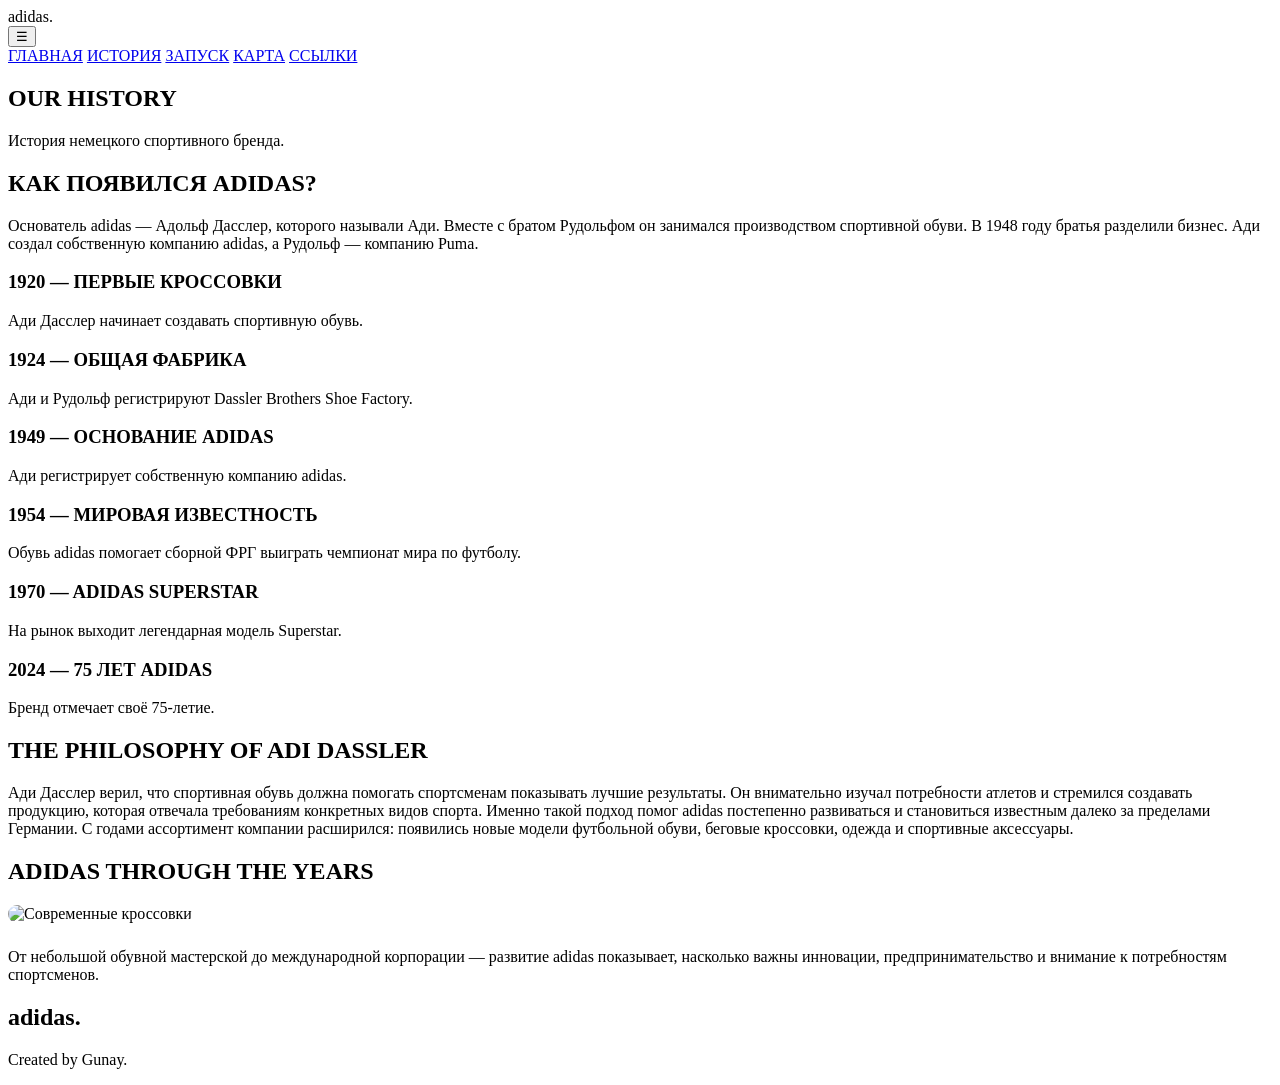
==== history.html @ 7ba58ad2 "Add files via upload" ====
<!DOCTYPE html>
<html lang="ru">
<head>
<meta charset="UTF-8">
<meta name="viewport" content="width=device-width, initial-scale=1.0">
<title>История adidas</title>
<link rel="stylesheet" href="css/style.css">
</head>
<body>
<header>
<div class="logo">adidas.</div>
<button class="menu-toggle">☰</button>
<nav>
<a href="index.html">ГЛАВНАЯ</a>
<a href="history.html">ИСТОРИЯ</a>
<a href="launch.html">ЗАПУСК</a>
<a href="location.html">КАРТА</a>
<a href="links.html">ССЫЛКИ</a>
</nav>
</header>

<section class="page-banner">
<h1>OUR HISTORY</h1>
<p>История немецкого спортивного бренда.</p>
</section>

<section class="container">
<h2 class="section-title">КАК ПОЯВИЛСЯ ADIDAS?</h2>
<p class="description">
Основатель adidas — Адольф Дасслер, которого называли Ади.
Вместе с братом Рудольфом он занимался производством
спортивной обуви. В 1948 году братья разделили бизнес.
Ади создал собственную компанию adidas, а Рудольф —
компанию Puma.
</p>

<div class="timeline">
<div class="event">
<h3>1920 — ПЕРВЫЕ КРОССОВКИ</h3>
<p class="description">Ади Дасслер начинает создавать спортивную обувь.</p>
</div>

<div class="event">
<h3>1924 — ОБЩАЯ ФАБРИКА</h3>
<p class="description">Ади и Рудольф регистрируют Dassler Brothers Shoe Factory.</p>
</div>

<div class="event">
<h3>1949 — ОСНОВАНИЕ ADIDAS</h3>
<p class="description">Ади регистрирует собственную компанию adidas.</p>
</div>

<div class="event">
<h3>1954 — МИРОВАЯ ИЗВЕСТНОСТЬ</h3>
<p class="description">Обувь adidas помогает сборной ФРГ выиграть чемпионат мира по футболу.</p>
</div>

<div class="event">
<h3>1970 — ADIDAS SUPERSTAR</h3>
<p class="description">На рынок выходит легендарная модель Superstar.</p>
</div>

<div class="event">
<h3>2024 — 75 ЛЕТ ADIDAS</h3>
<p class="description">Бренд отмечает своё 75-летие.</p>
</div>
</div>
</section>

<section class="container">
    <h2 class="section-title">THE PHILOSOPHY OF ADI DASSLER</h2>

    <p class="description">
        Ади Дасслер верил, что спортивная обувь должна
        помогать спортсменам показывать лучшие результаты.
        Он внимательно изучал потребности атлетов и
        стремился создавать продукцию, которая отвечала
        требованиям конкретных видов спорта.

        Именно такой подход помог adidas постепенно
        развиваться и становиться известным далеко
        за пределами Германии.

        С годами ассортимент компании расширился:
        появились новые модели футбольной обуви,
        беговые кроссовки, одежда и спортивные аксессуары.
    </p>
</section>

<section class="container">
    <h2 class="section-title">ADIDAS THROUGH THE YEARS</h2>

    <img
    src="https://images.unsplash.com/photo-1552346154-21d32810aba3?w=1400"
    alt="Современные кроссовки"
    style="width:100%;height:400px;object-fit:cover;border-radius:15px;">

    <p class="description" style="margin-top:25px;">
        От небольшой обувной мастерской до международной
        корпорации — развитие adidas показывает, насколько
        важны инновации, предпринимательство и внимание
        к потребностям спортсменов.
    </p>
</section>


<footer>
<h2>adidas.</h2>
<p>Created by Gunay.</p>
</footer>
<script src="js/script.js"></script>
</body>
</html>
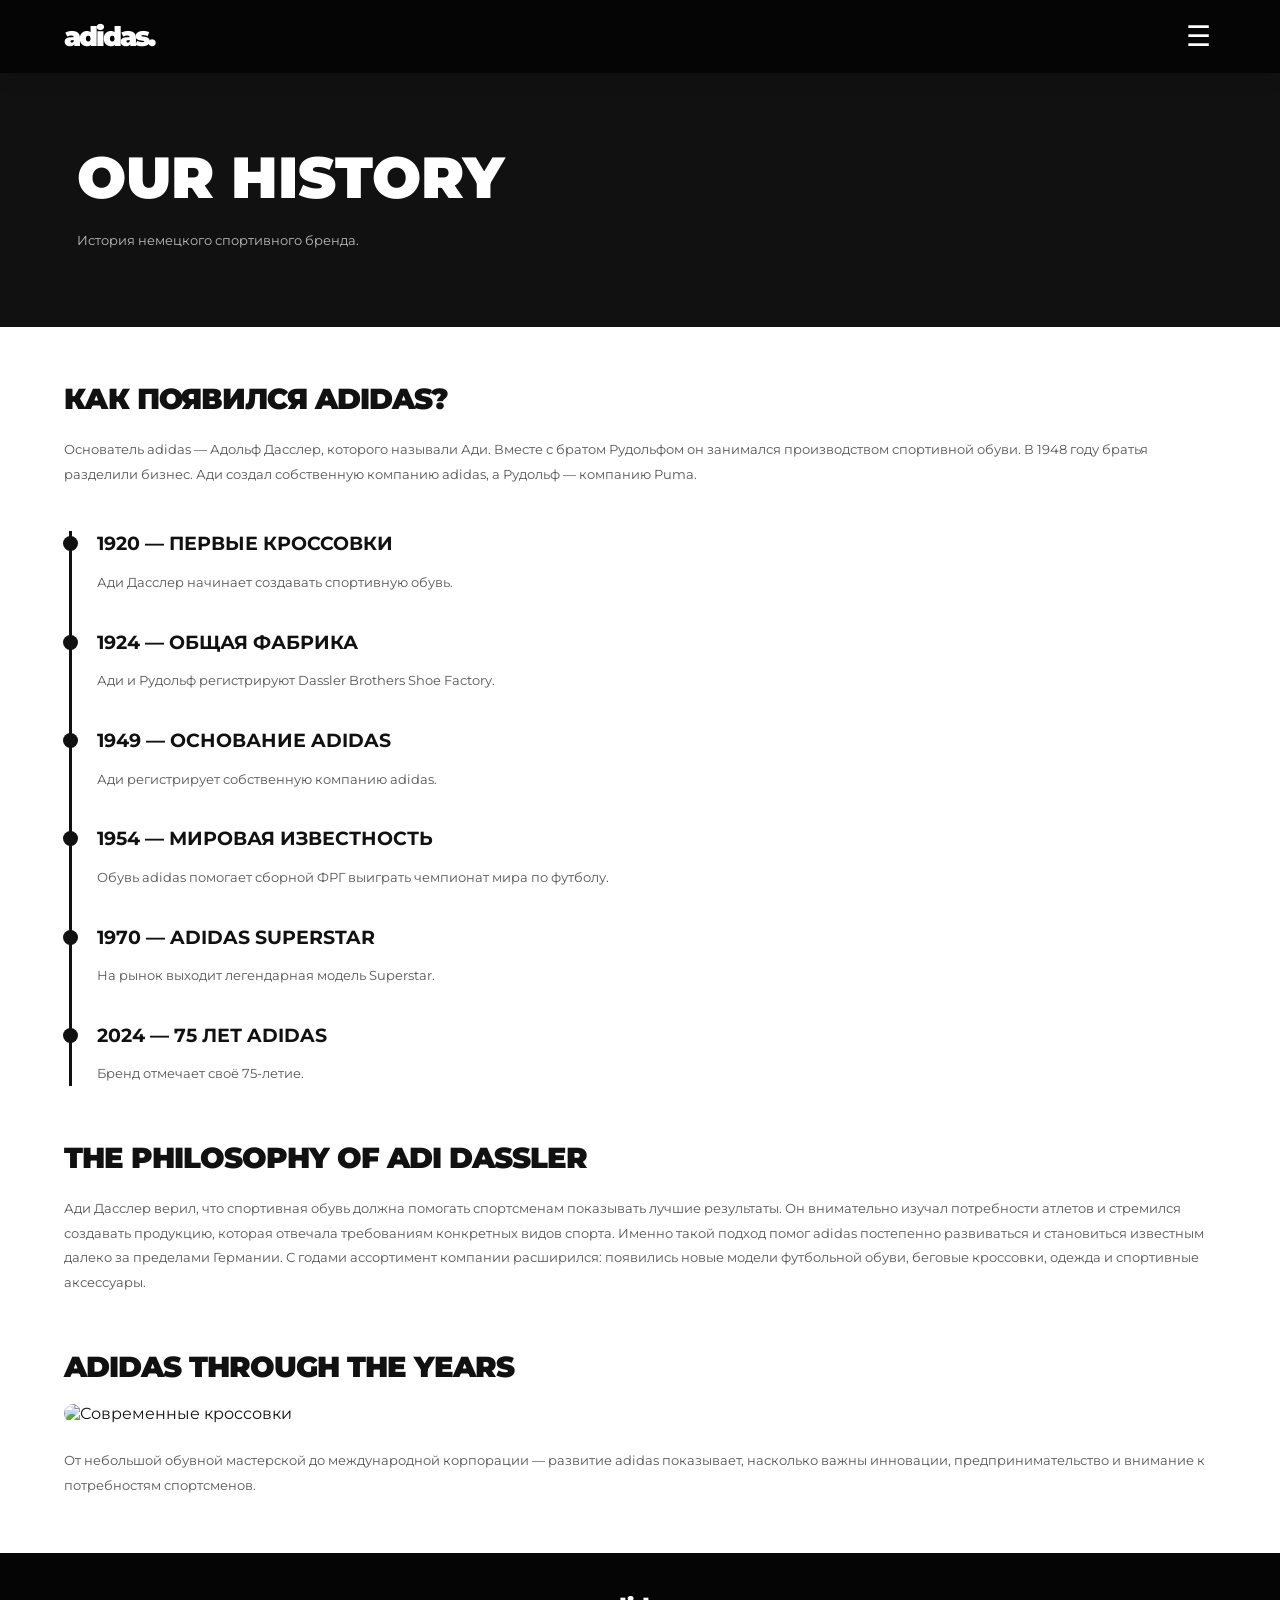
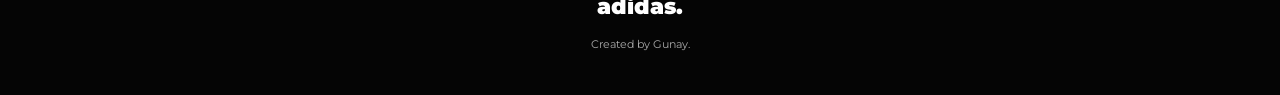
==== commit 29c81d90: "Update history.html" ====
--- a/history.html
+++ b/history.html
@@ -10,7 +10,11 @@
 <body>
 <header>
 <div class="logo">adidas.</div>
-<button class="menu-toggle">☰</button>
+ <button class="menu-toggle"
+            aria-label="Открыть меню"
+            aria-expanded="false">
+        ☰
+    </button>
 <nav>
 <a href="index.html">ГЛАВНАЯ</a>
 <a href="history.html">ИСТОРИЯ</a>
--- a/css/style.css
+++ b/css/style.css
@@ -0,0 +1,689 @@
+
+@import url('https://fonts.googleapis.com/css2?family=Montserrat:wght@400;500;600;700;800;900&display=swap');
+
+* {
+    margin: 0;
+    padding: 0;
+    box-sizing: border-box;
+}
+
+html {
+    scroll-behavior: smooth;
+}
+
+body {
+    font-family: 'Montserrat', sans-serif;
+    background: #fff;
+    color: #111;
+    overflow-x: hidden;
+}
+
+/* HEADER */
+
+header {
+    background: #050505;
+    color: white;
+    padding: 22px 7%;
+    display: flex;
+    align-items: center;
+    justify-content: space-between;
+    position: sticky;
+    top: 0;
+    z-index: 100;
+    box-shadow: 0 3px 20px #0002;
+}
+
+.logo {
+    font-size: 32px;
+    font-weight: 900;
+    letter-spacing: -2px;
+    transition: .3s ease;
+}
+
+.logo:hover {
+    transform: scale(1.08);
+}
+
+nav {
+    display: flex;
+    gap: 25px;
+}
+
+nav a {
+    color: white;
+    text-decoration: none;
+    font-size: 12px;
+    font-weight: 700;
+    position: relative;
+    transition: color .3s ease;
+}
+
+nav a::after {
+    content: '';
+    position: absolute;
+    width: 0;
+    height: 2px;
+    bottom: -7px;
+    left: 0;
+    background: white;
+    transition: width .3s ease;
+}
+
+nav a:hover {
+    color: #aaa;
+}
+
+nav a:hover::after {
+    width: 100%;
+}
+
+.menu-toggle {
+    display: none;
+    background: none;
+    color: white;
+    border: none;
+    font-size: 26px;
+    cursor: pointer;
+}
+
+/* HERO */
+
+.hero {
+    min-height: 680px;
+    background:
+    linear-gradient(90deg, #000c, #0003),
+    url('https://images.unsplash.com/photo-1542291026-7eec264c27ff?w=1800');
+    background-size: cover;
+    background-position: center;
+    color: white;
+    padding: 9%;
+    display: flex;
+    flex-direction: column;
+    justify-content: center;
+    animation: heroZoom 1.5s ease;
+}
+
+.hero h1 {
+    font-size: clamp(55px, 10vw, 110px);
+    font-weight: 900;
+    line-height: .95;
+    animation: fadeUp 1s ease;
+}
+
+.hero p {
+    margin-top: 25px;
+    letter-spacing: 3px;
+    animation: fadeUp 1.3s ease;
+}
+
+/* BUTTONS */
+
+.button {
+    display: inline-block;
+    background: white;
+    color: black;
+    text-decoration: none;
+    padding: 16px 32px;
+    border-radius: 40px;
+    font-weight: 800;
+    margin-top: 25px;
+    width: fit-content;
+    transition: all .35s ease;
+}
+
+.button:hover {
+    background: #111;
+    color: white;
+    transform: translateY(-5px);
+    box-shadow: 0 10px 25px #0003;
+}
+
+/* SECTIONS */
+
+.container {
+    width: 86%;
+    max-width: 1200px;
+    margin: 90px auto;
+}
+
+.section-title {
+    font-size: clamp(30px, 5vw, 48px);
+    font-weight: 900;
+    margin-bottom: 30px;
+    letter-spacing: -1px;
+}
+
+.description {
+    color: #555;
+    line-height: 2;
+    font-size: 15px;
+}
+
+/* PAGE BANNER */
+
+.page-banner {
+    background: #111;
+    color: white;
+    padding: 120px 8%;
+    animation: fadeIn 1s ease;
+}
+
+.page-banner h1 {
+    font-size: clamp(40px, 8vw, 85px);
+    font-weight: 900;
+}
+
+.page-banner p {
+    color: #bbb;
+    margin-top: 20px;
+    line-height: 1.8;
+}
+
+/* CARDS */
+
+.cards {
+    display: grid;
+    grid-template-columns: repeat(auto-fit, minmax(230px, 1fr));
+    gap: 28px;
+    margin-top: 45px;
+}
+
+.card {
+    background: #f2f2f2;
+    border-radius: 14px;
+    overflow: hidden;
+    transition: transform .4s ease, box-shadow .4s ease;
+}
+
+.card:hover {
+    transform: translateY(-12px);
+    box-shadow: 0 18px 35px #0002;
+}
+
+.card img {
+    width: 100%;
+    height: 260px;
+    object-fit: cover;
+    transition: transform .7s ease;
+}
+
+.card:hover img {
+    transform: scale(1.07);
+}
+
+.card-content {
+    padding: 28px;
+}
+
+.card-content h3 {
+    font-size: 20px;
+    font-weight: 900;
+}
+
+.card-content p {
+    color: #666;
+    line-height: 1.8;
+    margin-top: 12px;
+}
+
+/* TIMELINE */
+
+.timeline {
+    border-left: 3px solid #111;
+    padding-left: 35px;
+    margin-top: 45px;
+}
+
+.event {
+    margin-bottom: 45px;
+    position: relative;
+}
+
+.event::before {
+    content: '';
+    position: absolute;
+    left: -44px;
+    top: 5px;
+    width: 15px;
+    height: 15px;
+    background: #111;
+    border-radius: 50%;
+}
+
+.event h3 {
+    font-size: 25px;
+    margin-bottom: 12px;
+}
+
+/* LINKS */
+
+.external-link {
+    display: block;
+    background: #f2f2f2;
+    color: #111;
+    padding: 28px;
+    border-radius: 12px;
+    margin: 18px 0;
+    text-decoration: none;
+    font-weight: 800;
+    transition: all .35s ease;
+}
+
+.external-link:hover {
+    background: #111;
+    color: white;
+    transform: translateX(10px);
+}
+
+/* MAP */
+
+.map {
+    width: 100%;
+    height: 450px;
+    border: none;
+    border-radius: 15px;
+    margin-top: 30px;
+    box-shadow: 0 10px 30px #0002;
+}
+
+/* FOOTER */
+
+footer {
+    background: #050505;
+    color: white;
+    padding: 55px 20px;
+    text-align: center;
+    margin-top: 90px;
+}
+
+footer h2 {
+    font-size: 30px;
+    font-weight: 900;
+}
+
+footer p {
+    color: #aaa;
+    margin-top: 15px;
+    line-height: 1.8;
+}
+
+/* ANIMATIONS */
+
+@keyframes fadeUp {
+    from {
+        opacity: 0;
+        transform: translateY(35px);
+    }
+    to {
+        opacity: 1;
+        transform: translateY(0);
+    }
+}
+
+@keyframes fadeIn {
+    from { opacity: 0; }
+    to { opacity: 1; }
+}
+
+@keyframes heroZoom {
+    from { background-size: 110%; }
+    to { background-size: cover; }
+}
+
+/* SCROLL ANIMATION */
+
+.reveal {
+    opacity: 0;
+    transform: translateY(45px);
+    transition: opacity .8s ease, transform .8s ease;
+}
+
+.reveal.visible {
+    opacity: 1;
+    transform: translateY(0);
+}
+
+/* MOBILE */
+
+@media(max-width: 750px) {
+
+    header {
+        flex-wrap: wrap;
+    }
+
+    .menu-toggle {
+        display: block;
+    }
+
+    nav {
+        display: none;
+        width: 100%;
+        flex-direction: column;
+        padding-top: 25px;
+    }
+
+    nav.active {
+        display: flex;
+    }
+
+    .hero {
+        min-height: 520px;
+    }
+
+    .container {
+        width: 90%;
+    }
+
+    .page-banner {
+        padding: 80px 7%;
+    }
+}
+
+@media(prefers-reduced-motion: reduce) {
+    *, *::before, *::after {
+        scroll-behavior: auto !important;
+        animation-duration: .01ms !important;
+        transition-duration: .01ms !important;
+    }
+}
+{
+    -webkit-tap-highlight-color: transparent;
+}
+
+html {
+    scroll-behavior: smooth;
+}
+
+body {
+    overflow-x: hidden;
+    width: 100%;
+}
+
+/* HEADER */
+
+header {
+    padding: 15px 5%;
+    min-height: 65px;
+}
+
+.logo {
+    font-size: 27px;
+}
+
+.menu-toggle {
+    display: block;
+    font-size: 28px;
+    padding: 5px;
+}
+
+nav {
+    display: none;
+    position: absolute;
+    top: 100%;
+    left: 0;
+    width: 100%;
+    background: #050505;
+    padding: 20px 6% 30px;
+    flex-direction: column;
+    gap: 0;
+}
+
+nav.active {
+    display: flex;
+    animation: menuOpen .3s ease;
+}
+
+nav a {
+    display: block;
+    padding: 15px 0;
+    font-size: 14px;
+    border-bottom: 1px solid #333;
+}
+
+nav a::after {
+    display: none;
+}
+
+/* HERO */
+
+.hero {
+    min-height: 570px;
+    padding: 35px 6%;
+    background-position: center;
+    background-size: cover;
+}
+
+.hero h1 {
+    font-size: clamp(48px, 13vw, 75px);
+    line-height: 1;
+    letter-spacing: -2px;
+}
+
+.hero p {
+    font-size: 11px;
+    letter-spacing: 1.5px;
+    line-height: 1.8;
+    max-width: 300px;
+}
+
+.button {
+    padding: 14px 25px;
+    font-size: 12px;
+}
+
+/* CONTAINERS */
+
+.container {
+    width: 90%;
+    margin: 55px auto;
+}
+
+.section-title {
+    font-size: 29px;
+    line-height: 1.2;
+    margin-bottom: 20px;
+}
+
+.description {
+    font-size: 13px;
+    line-height: 1.9;
+}
+
+/* PAGE BANNER */
+
+.page-banner {
+    padding: 75px 6%;
+}
+
+.page-banner h1 {
+    font-size: clamp(37px, 10vw, 58px);
+    line-height: 1.05;
+}
+
+.page-banner p {
+    font-size: 13px;
+    line-height: 1.8;
+}
+
+/* CARDS */
+
+.cards {
+    grid-template-columns: 1fr;
+    gap: 22px;
+    margin-top: 30px;
+}
+
+.card {
+    width: 100%;
+    border-radius: 12px;
+}
+
+.card img {
+    height: 260px;
+}
+
+.card-content {
+    padding: 22px;
+}
+
+.card-content h3 {
+    font-size: 18px;
+}
+
+.card-content p {
+    font-size: 13px;
+    line-height: 1.8;
+}
+
+/* TIMELINE */
+
+.timeline {
+    padding-left: 25px;
+    margin-left: 5px;
+}
+
+.event {
+    margin-bottom: 35px;
+}
+
+.event::before {
+    left: -34px;
+}
+
+.event h3 {
+    font-size: 19px;
+    line-height: 1.4;
+}
+
+/* IMAGES */
+
+.container img {
+    max-width: 100%;
+}
+
+.container > img {
+    height: 250px !important;
+}
+
+/* MAP */
+
+.map {
+    height: 330px;
+    border-radius: 12px;
+}
+
+/* LINKS */
+
+.external-link {
+    padding: 22px 18px;
+    font-size: 13px;
+    line-height: 1.6;
+    margin: 12px 0;
+}
+
+.external-link:hover {
+    transform: translateX(4px);
+}
+
+/* FOOTER */
+
+footer {
+    padding: 40px 20px;
+    margin-top: 55px;
+}
+
+footer h2 {
+    font-size: 22px;
+}
+
+footer p {
+    font-size: 11px;
+    line-height: 1.8;
+}
+
+/* MENU ANIMATION */
+
+@keyframes menuOpen {
+    from {
+        opacity: 0;
+        transform: translateY(-10px);
+    }
+    to {
+        opacity: 1;
+        transform: translateY(0);
+    }
+}
+
+/* SMALL PHONES */
+
+@media (max-width: 380px) {
+    .hero {
+        min-height: 490px;
+    }
+
+    .hero h1 {
+        font-size: 46px;
+    }
+
+    .section-title {
+        font-size: 25px;
+    }
+
+    .card img {
+        height: 220px;
+    }
+}
+
+/* TABLETS */
+
+@media (min-width: 751px) and (max-width: 1024px) {
+    .container {
+        width: 90%;
+    }
+
+    .cards {
+        grid-template-columns: repeat(2, 1fr);
+    }
+
+    .hero h1 {
+        font-size: 80px;
+    }
+}
+
+/* ACTIVE NAVIGATION */
+
+nav a.current-page {
+    color: #aaa;
+}
+
+/* BACK TO TOP */
+
+.back-to-top {
+    position: fixed;
+    bottom: 25px;
+    right: 22px;
+    width: 48px;
+    height: 48px;
+    border: none;
+    border-radius: 50%;
+    background: #111;
+    color: white;
+    font-size: 25px;
+    cursor: pointer;
+    opacity: 0;
+    visibility: hidden;
+    transform: translateY(15px);
+    transition: .35s ease;
+    z-index: 999;
+}
+
+.back-to-top.show {
+    opacity: 1;
+    visibility: visible;
+    transform: translateY(0);
+}
+
+.back-to-top:hover {
+    background: #555;
+    transform: translateY(-5px);
+}
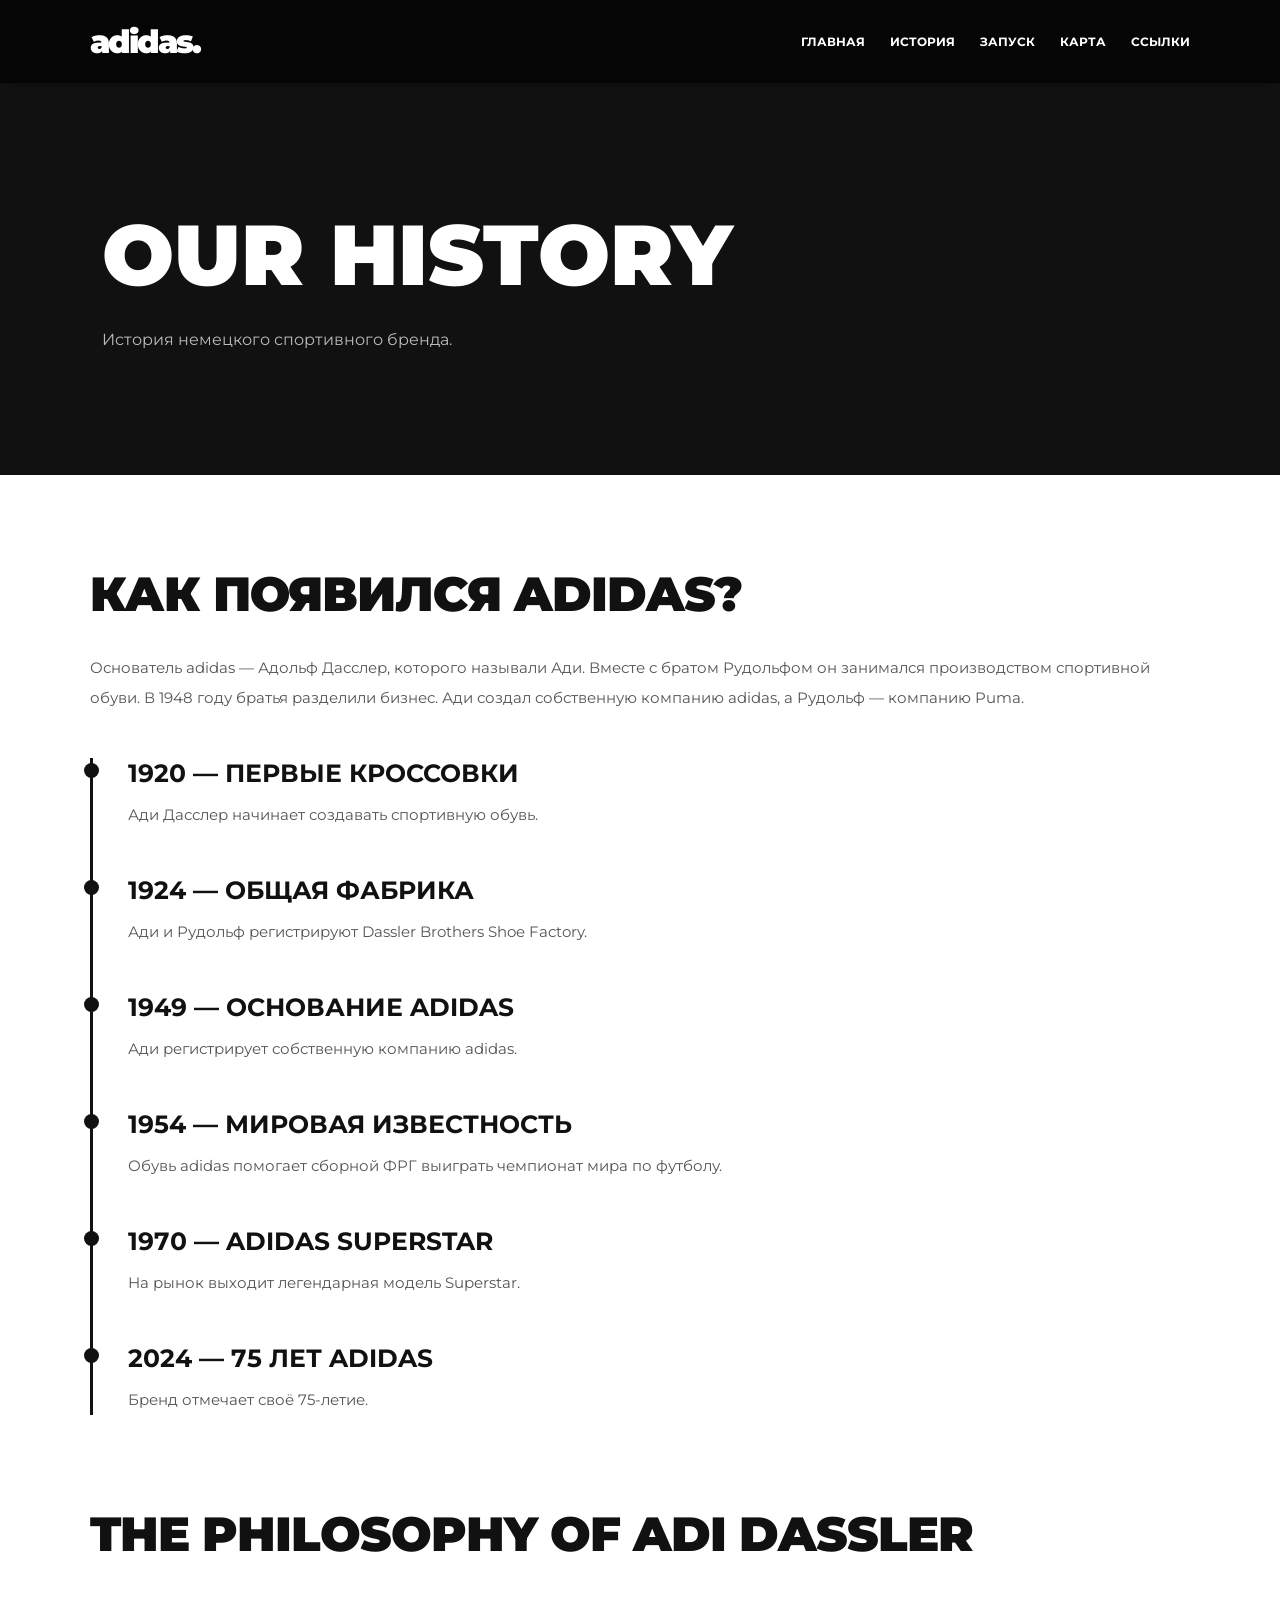
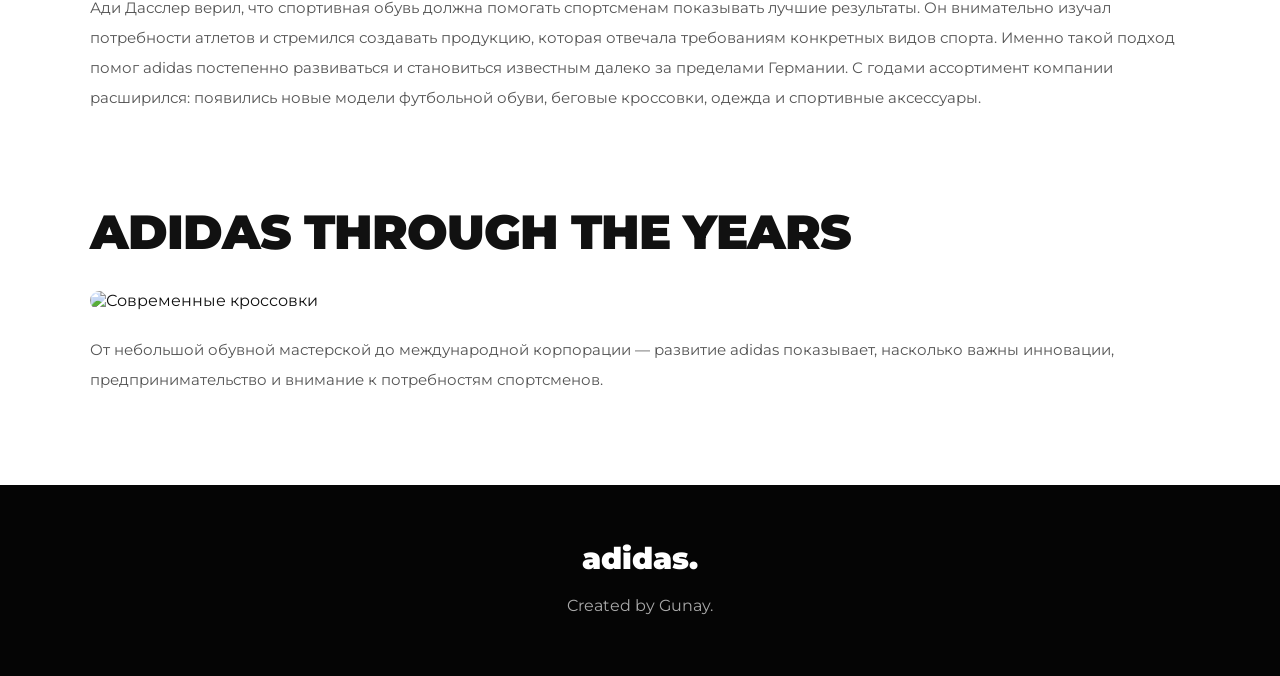
==== commit 9f0ca4f9: "Update history.html" ====
--- a/history.html
+++ b/history.html
@@ -10,11 +10,7 @@
 <body>
 <header>
 <div class="logo">adidas.</div>
- <button class="menu-toggle"
-            aria-label="Открыть меню"
-            aria-expanded="false">
-        ☰
-    </button>
+<button class="menu-toggle">☰</button>
 <nav>
 <a href="index.html">ГЛАВНАЯ</a>
 <a href="history.html">ИСТОРИЯ</a>
--- a/css/style.css
+++ b/css/style.css
@@ -386,304 +386,3 @@
         transition-duration: .01ms !important;
     }
 }
-{
-    -webkit-tap-highlight-color: transparent;
-}
-
-html {
-    scroll-behavior: smooth;
-}
-
-body {
-    overflow-x: hidden;
-    width: 100%;
-}
-
-/* HEADER */
-
-header {
-    padding: 15px 5%;
-    min-height: 65px;
-}
-
-.logo {
-    font-size: 27px;
-}
-
-.menu-toggle {
-    display: block;
-    font-size: 28px;
-    padding: 5px;
-}
-
-nav {
-    display: none;
-    position: absolute;
-    top: 100%;
-    left: 0;
-    width: 100%;
-    background: #050505;
-    padding: 20px 6% 30px;
-    flex-direction: column;
-    gap: 0;
-}
-
-nav.active {
-    display: flex;
-    animation: menuOpen .3s ease;
-}
-
-nav a {
-    display: block;
-    padding: 15px 0;
-    font-size: 14px;
-    border-bottom: 1px solid #333;
-}
-
-nav a::after {
-    display: none;
-}
-
-/* HERO */
-
-.hero {
-    min-height: 570px;
-    padding: 35px 6%;
-    background-position: center;
-    background-size: cover;
-}
-
-.hero h1 {
-    font-size: clamp(48px, 13vw, 75px);
-    line-height: 1;
-    letter-spacing: -2px;
-}
-
-.hero p {
-    font-size: 11px;
-    letter-spacing: 1.5px;
-    line-height: 1.8;
-    max-width: 300px;
-}
-
-.button {
-    padding: 14px 25px;
-    font-size: 12px;
-}
-
-/* CONTAINERS */
-
-.container {
-    width: 90%;
-    margin: 55px auto;
-}
-
-.section-title {
-    font-size: 29px;
-    line-height: 1.2;
-    margin-bottom: 20px;
-}
-
-.description {
-    font-size: 13px;
-    line-height: 1.9;
-}
-
-/* PAGE BANNER */
-
-.page-banner {
-    padding: 75px 6%;
-}
-
-.page-banner h1 {
-    font-size: clamp(37px, 10vw, 58px);
-    line-height: 1.05;
-}
-
-.page-banner p {
-    font-size: 13px;
-    line-height: 1.8;
-}
-
-/* CARDS */
-
-.cards {
-    grid-template-columns: 1fr;
-    gap: 22px;
-    margin-top: 30px;
-}
-
-.card {
-    width: 100%;
-    border-radius: 12px;
-}
-
-.card img {
-    height: 260px;
-}
-
-.card-content {
-    padding: 22px;
-}
-
-.card-content h3 {
-    font-size: 18px;
-}
-
-.card-content p {
-    font-size: 13px;
-    line-height: 1.8;
-}
-
-/* TIMELINE */
-
-.timeline {
-    padding-left: 25px;
-    margin-left: 5px;
-}
-
-.event {
-    margin-bottom: 35px;
-}
-
-.event::before {
-    left: -34px;
-}
-
-.event h3 {
-    font-size: 19px;
-    line-height: 1.4;
-}
-
-/* IMAGES */
-
-.container img {
-    max-width: 100%;
-}
-
-.container > img {
-    height: 250px !important;
-}
-
-/* MAP */
-
-.map {
-    height: 330px;
-    border-radius: 12px;
-}
-
-/* LINKS */
-
-.external-link {
-    padding: 22px 18px;
-    font-size: 13px;
-    line-height: 1.6;
-    margin: 12px 0;
-}
-
-.external-link:hover {
-    transform: translateX(4px);
-}
-
-/* FOOTER */
-
-footer {
-    padding: 40px 20px;
-    margin-top: 55px;
-}
-
-footer h2 {
-    font-size: 22px;
-}
-
-footer p {
-    font-size: 11px;
-    line-height: 1.8;
-}
-
-/* MENU ANIMATION */
-
-@keyframes menuOpen {
-    from {
-        opacity: 0;
-        transform: translateY(-10px);
-    }
-    to {
-        opacity: 1;
-        transform: translateY(0);
-    }
-}
-
-/* SMALL PHONES */
-
-@media (max-width: 380px) {
-    .hero {
-        min-height: 490px;
-    }
-
-    .hero h1 {
-        font-size: 46px;
-    }
-
-    .section-title {
-        font-size: 25px;
-    }
-
-    .card img {
-        height: 220px;
-    }
-}
-
-/* TABLETS */
-
-@media (min-width: 751px) and (max-width: 1024px) {
-    .container {
-        width: 90%;
-    }
-
-    .cards {
-        grid-template-columns: repeat(2, 1fr);
-    }
-
-    .hero h1 {
-        font-size: 80px;
-    }
-}
-
-/* ACTIVE NAVIGATION */
-
-nav a.current-page {
-    color: #aaa;
-}
-
-/* BACK TO TOP */
-
-.back-to-top {
-    position: fixed;
-    bottom: 25px;
-    right: 22px;
-    width: 48px;
-    height: 48px;
-    border: none;
-    border-radius: 50%;
-    background: #111;
-    color: white;
-    font-size: 25px;
-    cursor: pointer;
-    opacity: 0;
-    visibility: hidden;
-    transform: translateY(15px);
-    transition: .35s ease;
-    z-index: 999;
-}
-
-.back-to-top.show {
-    opacity: 1;
-    visibility: visible;
-    transform: translateY(0);
-}
-
-.back-to-top:hover {
-    background: #555;
-    transform: translateY(-5px);
-}
